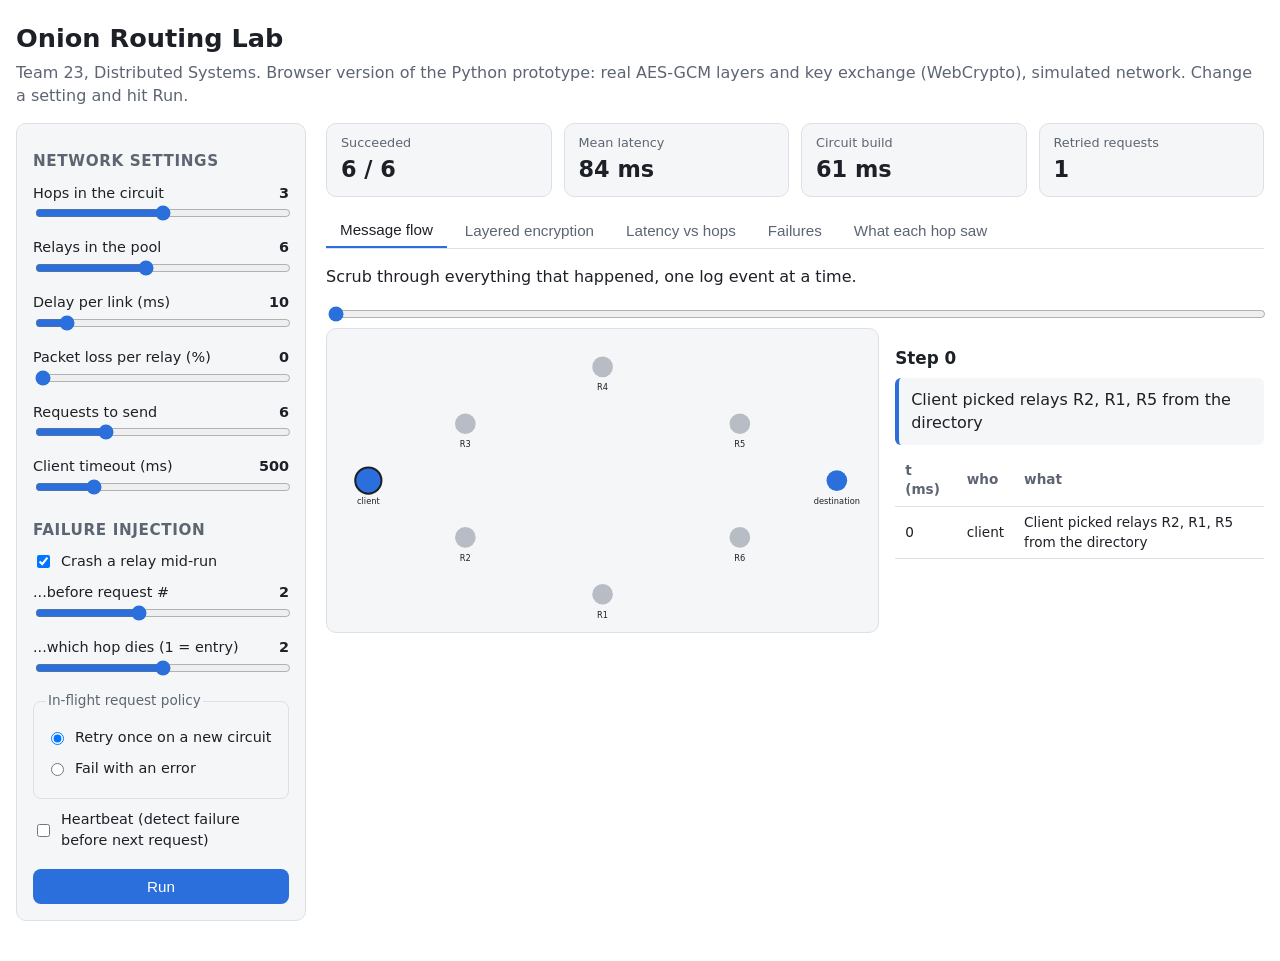
==== index.html @ 034a62ac "Add onion routing prototype, dashboards and tests Co-Authored-By: Claude Sonnet 5.5 <noreply@anthrop" ====
<!DOCTYPE html>
<html lang="en">
<head>
    <meta charset="utf-8">
    <meta name="viewport" content="width=device-width, initial-scale=1">
    <title>Onion Routing Lab</title>
    <link rel="stylesheet" href="style.css">
</head>
<body>
    <header>
        <h1>Onion Routing Lab</h1>
        <p class="sub">Team 23, Distributed Systems. Browser version of the Python prototype: real AES-GCM layers and key exchange (WebCrypto), simulated network. Change a setting and hit Run.</p>
    </header>

    <div class="layout">
        <!-- Controls -->
        <aside>
            <h2>Network settings</h2>
            <label>Hops in the circuit <output id="hopsOut"></output>
                <input type="range" id="hops" min="1" max="5" value="3"></label>
            <label>Relays in the pool <output id="poolOut"></output>
                <input type="range" id="pool" min="3" max="10" value="6"></label>
            <label>Delay per link (ms) <output id="delayOut"></output>
                <input type="range" id="delay" min="0" max="100" value="10"></label>
            <label>Packet loss per relay (%) <output id="lossOut"></output>
                <input type="range" id="loss" min="0" max="30" value="0"></label>
            <label>Requests to send <output id="reqsOut"></output>
                <input type="range" id="reqs" min="1" max="20" value="6"></label>
            <label>Client timeout (ms) <output id="timeoutOut"></output>
                <input type="range" id="timeout" min="100" max="2000" step="50" value="500"></label>

            <h2>Failure injection</h2>
            <label class="check"><input type="checkbox" id="killOn" checked> Crash a relay mid-run</label>
            <label>...before request # <output id="killAtOut"></output>
                <input type="range" id="killAt" min="0" max="5" value="2"></label>
            <label>...which hop dies (1 = entry) <output id="killHopOut"></output>
                <input type="range" id="killHop" min="1" max="3" value="2"></label>
            <fieldset>
                <legend>In-flight request policy</legend>
                <label class="check"><input type="radio" name="policy" value="retry" checked> Retry once on a new circuit</label>
                <label class="check"><input type="radio" name="policy" value="fail"> Fail with an error</label>
            </fieldset>
            <label class="check"><input type="checkbox" id="heartbeat"> Heartbeat (detect failure before next request)</label>

            <p id="warn" class="warn" hidden>Pool is smaller than hops + 1, a failed relay cannot be replaced.</p>
            <button id="run">Run</button>
        </aside>

        <!-- Results -->
        <main>
            <section class="metrics" id="metrics"></section>

            <nav class="tabs" id="tabs">
                <button data-tab="flow" class="active">Message flow</button>
                <button data-tab="layers">Layered encryption</button>
                <button data-tab="latency">Latency vs hops</button>
                <button data-tab="fail">Failures</button>
                <button data-tab="saw">What each hop saw</button>
            </nav>

            <!-- Tab: message flow -->
            <section id="tab-flow" class="tab">
                <p>Scrub through everything that happened, one log event at a time.</p>
                <input type="range" id="step" min="0" max="0" value="0" class="wide">
                <div class="two">
                    <svg id="net" viewBox="0 0 800 440" role="img" aria-label="Network diagram"></svg>
                    <div>
                        <h3 id="stepTitle"></h3>
                        <div class="info" id="stepText"></div>
                        <div id="stepTable"></div>
                    </div>
                </div>
            </section>

            <!-- Tab: layers -->
            <section id="tab-layers" class="tab" hidden>
                <p>Follow the first request. The client wraps it once per hop; each relay peels exactly one layer. Every cell on the wire is padded to 1024 bytes in the Python version, so size does not give away the position.</p>
                <h3>1. Client wraps the request (innermost layer first)</h3>
                <div id="wrapTable"></div>
                <h3>2. Each relay peels one layer</h3>
                <div id="peelTable"></div>
                <p class="note">The "after peeling" bytes of one hop are the "received" bytes of the next hop: the onion shrinks layer by layer.</p>
            </section>

            <!-- Tab: latency -->
            <section id="tab-latency" class="tab" hidden>
                <p>Runs a fresh network for 1 to 5 hops using the current delay / loss settings (no crashes).</p>
                <button id="sweep">Run latency sweep</button>
                <div id="sweepOut"></div>
            </section>

            <!-- Tab: failures -->
            <section id="tab-fail" class="tab" hidden>
                <p>Latency of every request. Red = failed, orange = recovered by rebuilding the circuit.</p>
                <div id="failChart"></div>
                <div id="failTable"></div>
                <h3>Failure timeline</h3>
                <div id="failTimeline"></div>
            </section>

            <!-- Tab: observability -->
            <section id="tab-saw" class="tab" hidden>
                <p id="circuitLine"></p>
                <div id="sawTable"></div>
                <h3>Anonymity claims checked against the logs</h3>
                <div id="claims"></div>
                <p class="note">Try 1 hop: the single relay sees everything, so claim 1 breaks. Still true for any length: a malicious entry and exit can match traffic by timing, the exit sees the plaintext request (no end-to-end TLS here), and a compromised directory could hand out only its own relays.</p>
            </section>
        </main>
    </div>

    <script src="sim.js"></script>
    <script src="app.js"></script>
</body>
</html>
---- style.css ----
/* Colour tokens, light first then dark */
:root {
    --bg: #ffffff;
    --panel: #f5f6f8;
    --text: #1d2026;
    --muted: #5d6573;
    --line: #dde0e6;
    --blue: #2a6fdb;
    --grey: #b8bcc4;
    --red: #d6453d;
    --green: #2f9e5b;
    --orange: #e08a1e;
}

@media (prefers-color-scheme: dark) {
    :root {
        --bg: #14161a;
        --panel: #1d2026;
        --text: #e6e8ec;
        --muted: #9aa3b2;
        --line: #343944;
        --blue: #5b95f0;
        --grey: #5b6270;
        --red: #ef6a62;
        --green: #4cc07f;
        --orange: #f0a64a;
    }
}

* { box-sizing: border-box; }

body {
    margin: 0;
    background: var(--bg);
    color: var(--text);
    font-family: system-ui, -apple-system, "Segoe UI", Roboto, sans-serif;
    line-height: 1.45;
}

header { padding: 20px 16px 8px; max-width: 1300px; margin: 0 auto; }
h1 { margin: 0; font-size: 1.6rem; }
h2 { font-size: 0.95rem; text-transform: uppercase; letter-spacing: 0.04em; color: var(--muted); margin: 18px 0 8px; }
h3 { margin: 18px 0 8px; font-size: 1.05rem; }
.sub { color: var(--muted); margin: 4px 0 0; }

.layout { display: grid; grid-template-columns: 290px 1fr; gap: 20px; max-width: 1300px; margin: 0 auto; padding: 8px 16px 40px; }
aside { background: var(--panel); border: 1px solid var(--line); border-radius: 10px; padding: 8px 16px 16px; align-self: start; }
main { min-width: 0; }

label { display: block; font-size: 0.9rem; margin: 10px 0; }
label.check { display: flex; gap: 8px; align-items: center; }
output { float: right; font-weight: 600; }
input[type=range] { width: 100%; accent-color: var(--blue); }
input.wide { width: 100%; }
fieldset { border: 1px solid var(--line); border-radius: 8px; margin: 10px 0; }
legend { font-size: 0.85rem; color: var(--muted); }

button {
    background: var(--blue); color: #fff; border: 0; border-radius: 8px;
    padding: 9px 16px; font-size: 0.95rem; cursor: pointer;
}
button:hover { filter: brightness(1.1); }
aside button { width: 100%; margin-top: 8px; }
.warn { color: var(--orange); font-size: 0.85rem; }
.note { color: var(--muted); font-size: 0.88rem; }

/* Metrics row */
.metrics { display: grid; grid-template-columns: repeat(4, 1fr); gap: 12px; margin-bottom: 16px; }
.metric { background: var(--panel); border: 1px solid var(--line); border-radius: 10px; padding: 10px 14px; }
.metric span { display: block; color: var(--muted); font-size: 0.8rem; }
.metric b { font-size: 1.4rem; }

/* Tabs */
.tabs { display: flex; gap: 4px; flex-wrap: wrap; border-bottom: 1px solid var(--line); margin-bottom: 12px; }
.tabs button { background: transparent; color: var(--muted); border-radius: 8px 8px 0 0; padding: 8px 14px; }
.tabs button.active { color: var(--text); border-bottom: 2px solid var(--blue); }

.two { display: grid; grid-template-columns: 3fr 2fr; gap: 16px; align-items: start; }
.info { background: var(--panel); border-left: 4px solid var(--blue); padding: 10px 12px; border-radius: 6px; margin-bottom: 10px; }
svg { width: 100%; height: auto; background: var(--panel); border: 1px solid var(--line); border-radius: 10px; }
svg text { fill: var(--text); font-size: 12px; }

/* Tables */
.tablewrap { overflow-x: auto; }
table { border-collapse: collapse; width: 100%; font-size: 0.85rem; }
th, td { text-align: left; padding: 6px 10px; border-bottom: 1px solid var(--line); }
th { color: var(--muted); font-weight: 600; }
td.mono { font-family: ui-monospace, Menlo, Consolas, monospace; }
.yes { color: var(--orange); font-weight: 600; }

.claim { padding: 8px 12px; border-radius: 6px; margin: 6px 0; border-left: 4px solid; background: var(--panel); }
.claim.ok { border-color: var(--green); }
.claim.bad { border-color: var(--red); }

@media (max-width: 860px) {
    .layout { grid-template-columns: 1fr; }
    .two { grid-template-columns: 1fr; }
    .metrics { grid-template-columns: repeat(2, 1fr); }
}
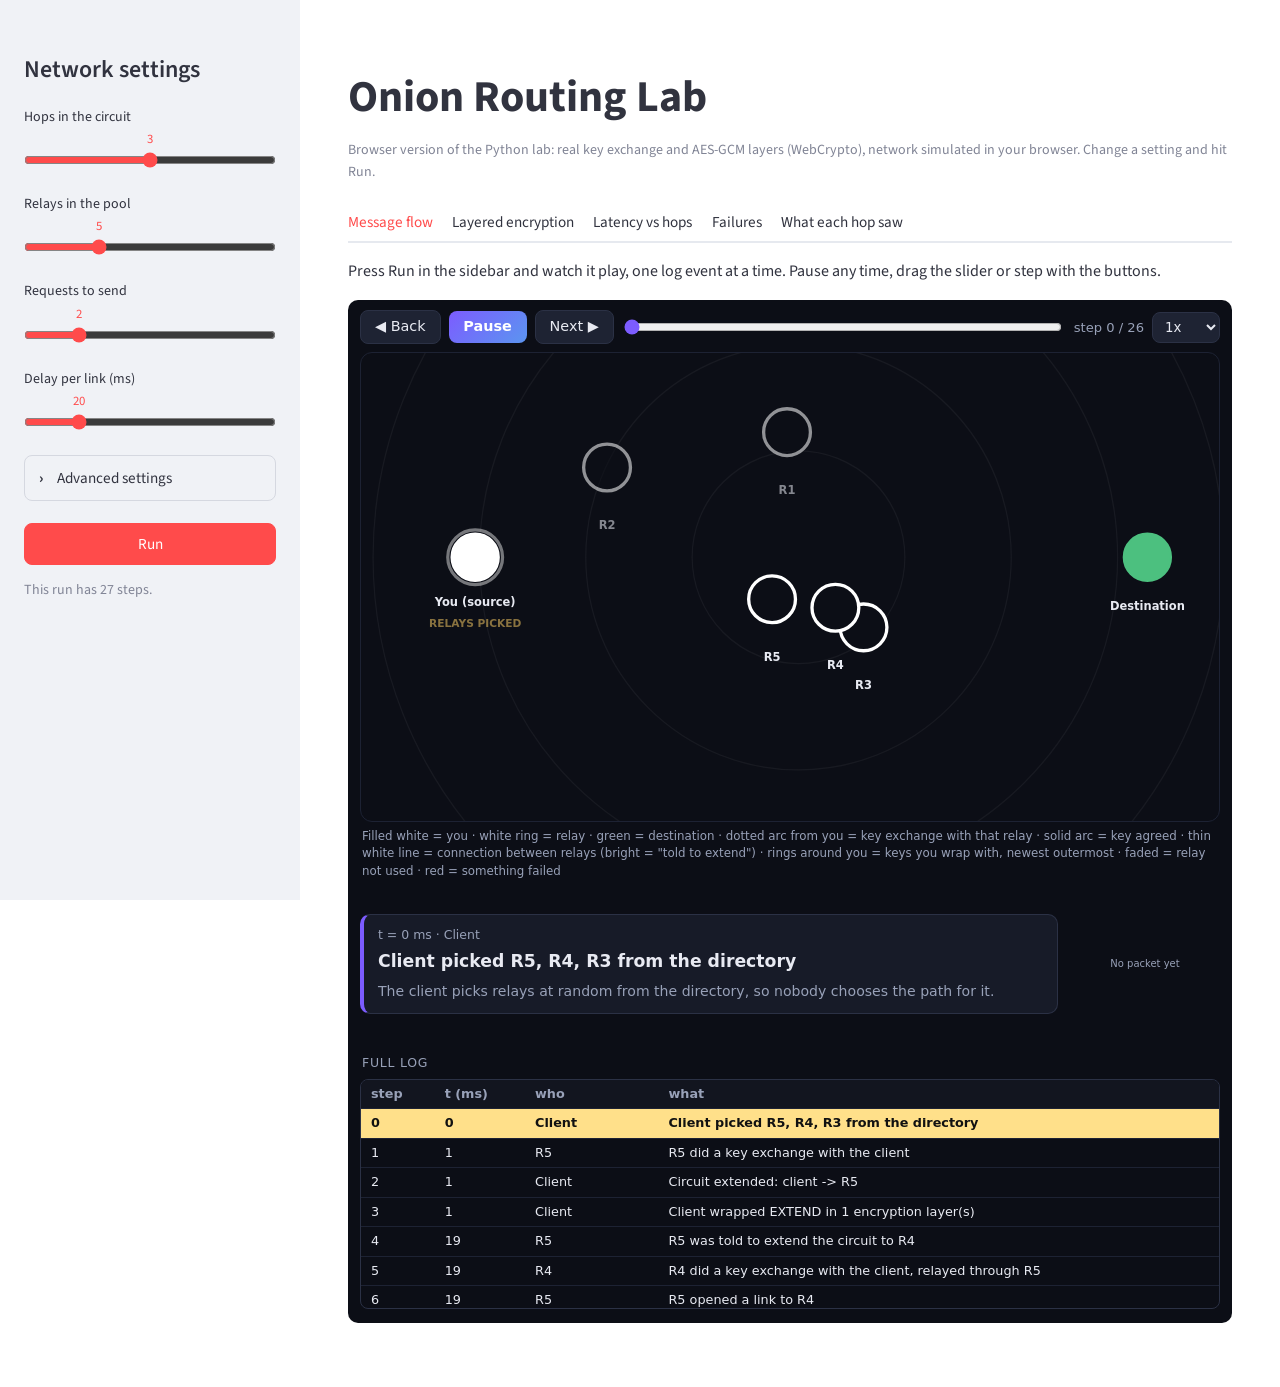
==== commit 496d67f8: "Deploy site from main 75bef0d Co-Authored-By: Claude Opus 5.5 <noreply@anthropic.com>" ====
--- a/index.html
+++ b/index.html
@@ -4,112 +4,91 @@
     <meta charset="utf-8">
     <meta name="viewport" content="width=device-width, initial-scale=1">
     <title>Onion Routing Lab</title>
+    <link rel="preconnect" href="https://fonts.googleapis.com">
+    <link rel="stylesheet" href="https://fonts.googleapis.com/css2?family=Source+Sans+3:wght@400;600;700&display=swap">
     <link rel="stylesheet" href="style.css">
+    <link rel="stylesheet" href="player.css">
 </head>
 <body>
-    <header>
+    <!-- Sidebar : same knobs as the Streamlit dashboard -->
+    <aside id="sidebar">
+        <h2>Network settings</h2>
+        <div class="slider" data-id="hops" data-label="Hops in the circuit" data-min="1" data-max="5" data-value="3"></div>
+        <div class="slider" data-id="pool" data-label="Relays in the pool" data-min="3" data-max="10" data-value="5"></div>
+        <div class="slider" data-id="reqs" data-label="Requests to send" data-min="1" data-max="6" data-value="2"></div>
+        <div class="slider" data-id="delay" data-label="Delay per link (ms)" data-min="0" data-max="100" data-value="20"></div>
+
+        <!-- Advanced knobs, closed by default -->
+        <details class="expander">
+            <summary>Advanced settings</summary>
+            <div class="expander-body">
+                <div class="slider" data-id="loss" data-label="Packet loss per relay (%)" data-min="0" data-max="30" data-value="0"></div>
+                <div class="slider" data-id="timeout" data-label="Client timeout (ms)" data-min="100" data-max="2000" data-step="50" data-value="500"></div>
+
+                <p class="bold">Failure injection</p>
+                <label class="check"><input type="checkbox" id="killOn"> Crash a relay mid-run</label>
+                <label class="field">...before request #<select id="killAt"></select></label>
+                <label class="field">...which hop dies (1 = entry)<select id="killHop"></select></label>
+                <div class="field">In-flight request policy
+                    <label class="check"><input type="radio" name="policy" value="retry" checked> Retry once on a new circuit</label>
+                    <label class="check"><input type="radio" name="policy" value="fail"> Fail with an error</label>
+                </div>
+                <label class="check"><input type="checkbox" id="heartbeat"> Heartbeat (detect failure before next request)</label>
+            </div>
+        </details>
+
+        <div id="poolWarn" class="alert warning" hidden>Pool is smaller than hops + 1, a failed relay cannot be replaced.</div>
+        <button id="run" class="primary wide">Run</button>
+        <div id="stepCount"></div>
+    </aside>
+
+    <!-- Main page -->
+    <main>
         <h1>Onion Routing Lab</h1>
-        <p class="sub">Team 23, Distributed Systems. Browser version of the Python prototype: real AES-GCM layers and key exchange (WebCrypto), simulated network. Change a setting and hit Run.</p>
-    </header>
+        <p class="caption">Browser version of the Python lab: real key exchange and AES-GCM layers (WebCrypto), network simulated in your browser. Change a setting and hit Run.</p>
 
-    <div class="layout">
-        <!-- Controls -->
-        <aside>
-            <h2>Network settings</h2>
-            <label>Hops in the circuit <output id="hopsOut"></output>
-                <input type="range" id="hops" min="1" max="5" value="3"></label>
-            <label>Relays in the pool <output id="poolOut"></output>
-                <input type="range" id="pool" min="3" max="10" value="6"></label>
-            <label>Delay per link (ms) <output id="delayOut"></output>
-                <input type="range" id="delay" min="0" max="100" value="10"></label>
-            <label>Packet loss per relay (%) <output id="lossOut"></output>
-                <input type="range" id="loss" min="0" max="30" value="0"></label>
-            <label>Requests to send <output id="reqsOut"></output>
-                <input type="range" id="reqs" min="1" max="20" value="6"></label>
-            <label>Client timeout (ms) <output id="timeoutOut"></output>
-                <input type="range" id="timeout" min="100" max="2000" step="50" value="500"></label>
+        <nav class="tabs" id="tabs">
+            <button data-tab="flow" class="active">Message flow</button>
+            <button data-tab="layers">Layered encryption</button>
+            <button data-tab="latency">Latency vs hops</button>
+            <button data-tab="fail">Failures</button>
+            <button data-tab="saw">What each hop saw</button>
+        </nav>
 
-            <h2>Failure injection</h2>
-            <label class="check"><input type="checkbox" id="killOn" checked> Crash a relay mid-run</label>
-            <label>...before request # <output id="killAtOut"></output>
-                <input type="range" id="killAt" min="0" max="5" value="2"></label>
-            <label>...which hop dies (1 = entry) <output id="killHopOut"></output>
-                <input type="range" id="killHop" min="1" max="3" value="2"></label>
-            <fieldset>
-                <legend>In-flight request policy</legend>
-                <label class="check"><input type="radio" name="policy" value="retry" checked> Retry once on a new circuit</label>
-                <label class="check"><input type="radio" name="policy" value="fail"> Fail with an error</label>
-            </fieldset>
-            <label class="check"><input type="checkbox" id="heartbeat"> Heartbeat (detect failure before next request)</label>
+        <!-- Tab 1 : step through the log -->
+        <section id="tab-flow" class="tab">
+            <p>Press Run in the sidebar and watch it play, one log event at a time. Pause any time, drag the slider or step with the buttons.</p>
+            <div id="player"></div>
+        </section>
 
-            <p id="warn" class="warn" hidden>Pool is smaller than hops + 1, a failed relay cannot be replaced.</p>
-            <button id="run">Run</button>
-        </aside>
+        <!-- Tab 2 : what the layers look like -->
+        <section id="tab-layers" class="tab" hidden>
+            <p>Follow the first request. The client wraps it once per hop; each relay peels exactly one layer. Every cell on the wire is padded to 1024 bytes, so size does not give away the position.</p>
+            <div id="layersOut"></div>
+        </section>
 
-        <!-- Results -->
-        <main>
-            <section class="metrics" id="metrics"></section>
+        <!-- Tab 3 : latency sweep -->
+        <section id="tab-latency" class="tab" hidden>
+            <p>Runs a fresh network for 1 to 5 hops using the current delay / loss settings (no crashes).</p>
+            <button id="sweep">Run latency sweep</button>
+            <div id="sweepOut"></div>
+        </section>
 
-            <nav class="tabs" id="tabs">
-                <button data-tab="flow" class="active">Message flow</button>
-                <button data-tab="layers">Layered encryption</button>
-                <button data-tab="latency">Latency vs hops</button>
-                <button data-tab="fail">Failures</button>
-                <button data-tab="saw">What each hop saw</button>
-            </nav>
+        <!-- Tab 4 : failures -->
+        <section id="tab-fail" class="tab" hidden>
+            <p>Latency of every request in the main run. Red = failed, orange = recovered by rebuilding the circuit.</p>
+            <div id="failOut"></div>
+        </section>
 
-            <!-- Tab: message flow -->
-            <section id="tab-flow" class="tab">
-                <p>Scrub through everything that happened, one log event at a time.</p>
-                <input type="range" id="step" min="0" max="0" value="0" class="wide">
-                <div class="two">
-                    <svg id="net" viewBox="0 0 800 440" role="img" aria-label="Network diagram"></svg>
-                    <div>
-                        <h3 id="stepTitle"></h3>
-                        <div class="info" id="stepText"></div>
-                        <div id="stepTable"></div>
-                    </div>
-                </div>
-            </section>
-
-            <!-- Tab: layers -->
-            <section id="tab-layers" class="tab" hidden>
-                <p>Follow the first request. The client wraps it once per hop; each relay peels exactly one layer. Every cell on the wire is padded to 1024 bytes in the Python version, so size does not give away the position.</p>
-                <h3>1. Client wraps the request (innermost layer first)</h3>
-                <div id="wrapTable"></div>
-                <h3>2. Each relay peels one layer</h3>
-                <div id="peelTable"></div>
-                <p class="note">The "after peeling" bytes of one hop are the "received" bytes of the next hop: the onion shrinks layer by layer.</p>
-            </section>
-
-            <!-- Tab: latency -->
-            <section id="tab-latency" class="tab" hidden>
-                <p>Runs a fresh network for 1 to 5 hops using the current delay / loss settings (no crashes).</p>
-                <button id="sweep">Run latency sweep</button>
-                <div id="sweepOut"></div>
-            </section>
-
-            <!-- Tab: failures -->
-            <section id="tab-fail" class="tab" hidden>
-                <p>Latency of every request. Red = failed, orange = recovered by rebuilding the circuit.</p>
-                <div id="failChart"></div>
-                <div id="failTable"></div>
-                <h3>Failure timeline</h3>
-                <div id="failTimeline"></div>
-            </section>
-
-            <!-- Tab: observability -->
-            <section id="tab-saw" class="tab" hidden>
-                <p id="circuitLine"></p>
-                <div id="sawTable"></div>
-                <h3>Anonymity claims checked against the logs</h3>
-                <div id="claims"></div>
-                <p class="note">Try 1 hop: the single relay sees everything, so claim 1 breaks. Still true for any length: a malicious entry and exit can match traffic by timing, the exit sees the plaintext request (no end-to-end TLS here), and a compromised directory could hand out only its own relays.</p>
-            </section>
-        </main>
-    </div>
+        <!-- Tab 5 : observability -->
+        <section id="tab-saw" class="tab" hidden>
+            <div id="sawOut"></div>
+        </section>
+    </main>
 
     <script src="sim.js"></script>
+    <script src="scene.js"></script>
+    <script src="player.js"></script>
     <script src="app.js"></script>
 </body>
 </html>
--- a/style.css
+++ b/style.css
@@ -1,99 +1,110 @@
-/* Colour tokens, light first then dark */
+/* Page chrome made to look like the Streamlit dashboard (light theme, red accents) */
 :root {
     --bg: #ffffff;
-    --panel: #f5f6f8;
-    --text: #1d2026;
-    --muted: #5d6573;
-    --line: #dde0e6;
+    --sidebar: #f0f2f6;
+    --text: #31333f;
+    --muted: #808495;
+    --line: #e6e9ef;
+    --accent: #ff4b4b;
     --blue: #2a6fdb;
-    --grey: #b8bcc4;
     --red: #d6453d;
     --green: #2f9e5b;
     --orange: #e08a1e;
-}
-
-@media (prefers-color-scheme: dark) {
-    :root {
-        --bg: #14161a;
-        --panel: #1d2026;
-        --text: #e6e8ec;
-        --muted: #9aa3b2;
-        --line: #343944;
-        --blue: #5b95f0;
-        --grey: #5b6270;
-        --red: #ef6a62;
-        --green: #4cc07f;
-        --orange: #f0a64a;
-    }
 }
 
 * { box-sizing: border-box; }
 
 body {
     margin: 0;
+    display: flex;
+    min-height: 100vh;
     background: var(--bg);
     color: var(--text);
-    font-family: system-ui, -apple-system, "Segoe UI", Roboto, sans-serif;
-    line-height: 1.45;
+    font-family: "Source Sans 3", "Source Sans Pro", system-ui, -apple-system, "Segoe UI", sans-serif;
+    font-size: 16px;
+    line-height: 1.6;
 }
 
-header { padding: 20px 16px 8px; max-width: 1300px; margin: 0 auto; }
-h1 { margin: 0; font-size: 1.6rem; }
-h2 { font-size: 0.95rem; text-transform: uppercase; letter-spacing: 0.04em; color: var(--muted); margin: 18px 0 8px; }
-h3 { margin: 18px 0 8px; font-size: 1.05rem; }
-.sub { color: var(--muted); margin: 4px 0 0; }
+/* ---------- Sidebar ---------- */
+#sidebar {
+    width: 300px;
+    flex-shrink: 0;
+    background: var(--sidebar);
+    padding: 3.2rem 1.5rem 2rem;
+    position: sticky;
+    top: 0;
+    height: 100vh;
+    overflow-y: auto;
+}
+#sidebar h2 { font-size: 1.5rem; font-weight: 600; margin: 0 0 1rem; }
+.bold { font-weight: 700; margin: 0.8rem 0 0.3rem; }
 
-.layout { display: grid; grid-template-columns: 290px 1fr; gap: 20px; max-width: 1300px; margin: 0 auto; padding: 8px 16px 40px; }
-aside { background: var(--panel); border: 1px solid var(--line); border-radius: 10px; padding: 8px 16px 16px; align-self: start; }
-main { min-width: 0; }
+/* Slider with the value floating above the thumb, like st.slider */
+.slider { margin: 0 0 1.1rem; font-size: 0.875rem; }
+.slider .lbl { display: block; margin-bottom: 1.5rem; }
+.slider .track { position: relative; }
+.slider .val { position: absolute; top: -1.45rem; transform: translateX(-50%); color: var(--accent); font-size: 0.8rem; white-space: nowrap; }
+.slider input { width: 100%; accent-color: var(--accent); margin: 0; }
 
-label { display: block; font-size: 0.9rem; margin: 10px 0; }
-label.check { display: flex; gap: 8px; align-items: center; }
-output { float: right; font-weight: 600; }
-input[type=range] { width: 100%; accent-color: var(--blue); }
-input.wide { width: 100%; }
-fieldset { border: 1px solid var(--line); border-radius: 8px; margin: 10px 0; }
-legend { font-size: 0.85rem; color: var(--muted); }
+/* Expander */
+.expander { border: 1px solid #d5d8e0; border-radius: 0.5rem; margin: 0.6rem 0 1rem; background: var(--sidebar); }
+.expander summary { cursor: pointer; padding: 0.6rem 0.9rem; font-size: 0.95rem; list-style: none; }
+.expander summary::before { content: "\203A"; display: inline-block; width: 1.1rem; font-weight: 700; transition: transform 0.2s; }
+.expander[open] summary::before { transform: rotate(90deg); }
+.expander summary::-webkit-details-marker { display: none; }
+.expander-body { padding: 0.2rem 0.9rem 0.9rem; }
+label.check { display: flex; gap: 0.5rem; align-items: center; font-size: 0.875rem; margin: 0.35rem 0; cursor: pointer; }
+label.check input { accent-color: var(--accent); }
+.field { display: block; font-size: 0.875rem; margin: 0.6rem 0; }
+.field select { display: block; width: 100%; margin-top: 0.3rem; padding: 0.45rem 0.6rem; border: 1px solid #d5d8e0; border-radius: 0.5rem;
+                background: #fff; font-family: inherit; font-size: 0.9rem; color: var(--text); }
 
-button {
-    background: var(--blue); color: #fff; border: 0; border-radius: 8px;
-    padding: 9px 16px; font-size: 0.95rem; cursor: pointer;
+/* Buttons */
+button { font-family: inherit; }
+main button, #sidebar button {
+    background: #fff; color: var(--text); border: 1px solid #d5d8e0; border-radius: 0.5rem;
+    padding: 0.4rem 0.9rem; font-size: 0.95rem; cursor: pointer;
 }
-button:hover { filter: brightness(1.1); }
-aside button { width: 100%; margin-top: 8px; }
-.warn { color: var(--orange); font-size: 0.85rem; }
-.note { color: var(--muted); font-size: 0.88rem; }
+main button:hover, #sidebar button:hover { border-color: var(--accent); color: var(--accent); }
+#sidebar button.primary { background: var(--accent); border-color: var(--accent); color: #fff; }
+#sidebar button.primary:hover { filter: brightness(0.95); color: #fff; }
+#sidebar button.wide { width: 100%; padding: 0.55rem; margin-top: 0.4rem; }
+button:disabled { opacity: 0.6; cursor: progress; }
+#stepCount { margin-top: 0.8rem; }
+.caption, .stcaption { color: var(--muted); font-size: 0.875rem; }
 
-/* Metrics row */
-.metrics { display: grid; grid-template-columns: repeat(4, 1fr); gap: 12px; margin-bottom: 16px; }
-.metric { background: var(--panel); border: 1px solid var(--line); border-radius: 10px; padding: 10px 14px; }
-.metric span { display: block; color: var(--muted); font-size: 0.8rem; }
-.metric b { font-size: 1.4rem; }
+/* Alert boxes like st.warning / st.success / st.error */
+.alert { border-radius: 0.5rem; padding: 0.8rem 1rem; font-size: 0.9rem; margin: 0.6rem 0; }
+.alert.warning { background: #fffce7; color: #926c05; }
+.alert.success { background: #dff6e7; color: #177233; }
+.alert.error { background: #ffe9e9; color: #7d353b; }
 
-/* Tabs */
-.tabs { display: flex; gap: 4px; flex-wrap: wrap; border-bottom: 1px solid var(--line); margin-bottom: 12px; }
-.tabs button { background: transparent; color: var(--muted); border-radius: 8px 8px 0 0; padding: 8px 14px; }
-.tabs button.active { color: var(--text); border-bottom: 2px solid var(--blue); }
+/* ---------- Main ---------- */
+main { flex: 1; min-width: 0; padding: 4.5rem 3rem 4rem; max-width: 1240px; }
+h1 { font-size: 2.75rem; font-weight: 700; margin: 0 0 0.4rem; line-height: 1.2; }
+h3 { font-size: 1.5rem; font-weight: 600; margin: 1.6rem 0 0.6rem; }
 
-.two { display: grid; grid-template-columns: 3fr 2fr; gap: 16px; align-items: start; }
-.info { background: var(--panel); border-left: 4px solid var(--blue); padding: 10px 12px; border-radius: 6px; margin-bottom: 10px; }
-svg { width: 100%; height: auto; background: var(--panel); border: 1px solid var(--line); border-radius: 10px; }
-svg text { fill: var(--text); font-size: 12px; }
+.tabs { display: flex; gap: 1.2rem; border-bottom: 2px solid var(--line); margin: 1.2rem 0 1rem; overflow-x: auto; overflow-y: hidden; }
+.tabs button { background: none !important; border: 0 !important; border-radius: 0 !important; padding: 0.5rem 0 !important; color: var(--text) !important;
+               font-size: 0.95rem; white-space: nowrap; margin-bottom: -2px; border-bottom: 2px solid transparent !important; }
+.tabs button.active { color: var(--accent) !important; border-bottom-color: var(--accent) !important; }
 
-/* Tables */
-.tablewrap { overflow-x: auto; }
-table { border-collapse: collapse; width: 100%; font-size: 0.85rem; }
-th, td { text-align: left; padding: 6px 10px; border-bottom: 1px solid var(--line); }
-th { color: var(--muted); font-weight: 600; }
-td.mono { font-family: ui-monospace, Menlo, Consolas, monospace; }
-.yes { color: var(--orange); font-weight: 600; }
+/* Tables like st.dataframe */
+.tablewrap { overflow-x: auto; border: 1px solid var(--line); border-radius: 0.5rem; margin: 0.4rem 0 0.6rem; }
+table.df { border-collapse: collapse; width: 100%; font-size: 0.875rem; }
+table.df th { background: #f8f9fb; color: var(--muted); font-weight: 400; text-align: left; padding: 0.35rem 0.75rem; border-bottom: 1px solid var(--line); }
+table.df td { padding: 0.35rem 0.75rem; border-bottom: 1px solid var(--line); border-right: 1px solid var(--line); }
+table.df td.num { text-align: right; }
+table.df td.mono { font-family: ui-monospace, Menlo, Consolas, monospace; font-size: 0.8rem; }
+table.df tr:last-child td { border-bottom: 0; }
 
-.claim { padding: 8px 12px; border-radius: 6px; margin: 6px 0; border-left: 4px solid; background: var(--panel); }
-.claim.ok { border-color: var(--green); }
-.claim.bad { border-color: var(--red); }
+.chart { width: 100%; max-width: 760px; display: block; margin: 0.6rem 0; }
+.chart text { font-family: inherit; font-size: 12px; fill: var(--text); }
 
+/* ---------- Small screens: sidebar on top, like Streamlit's collapsed layout ---------- */
 @media (max-width: 860px) {
-    .layout { grid-template-columns: 1fr; }
-    .two { grid-template-columns: 1fr; }
-    .metrics { grid-template-columns: repeat(2, 1fr); }
+    body { display: block; }
+    #sidebar { width: auto; height: auto; position: static; padding: 1.5rem 1rem; }
+    main { padding: 1.5rem 1rem 3rem; }
+    h1 { font-size: 2rem; }
 }
--- a/player.css
+++ b/player.css
@@ -0,0 +1,46 @@
+/* Step-by-step onion player. Everything is scoped under .op-player so it can sit inside any page. */
+.op-player { background: #0c0e16; color: #e8eaf2; font-family: system-ui, -apple-system, "Segoe UI", Roboto, sans-serif;
+             padding: 10px 12px 14px; border-radius: 10px; box-sizing: border-box; }
+.op-player * { box-sizing: border-box; }
+
+/* Controls */
+.op-player .op-bar { display: flex; gap: 8px; align-items: center; margin-bottom: 8px; }
+.op-player button { background: #1e2333; color: #e8eaf2; border: 1px solid #2b3145; border-radius: 8px; padding: 7px 14px;
+                    font-size: 0.9rem; cursor: pointer; font-family: inherit; line-height: 1.2; }
+.op-player button:hover { background: #272d42; }
+.op-player button.op-primary { background: linear-gradient(135deg, #7c5cff, #5b95f0); border: 0; color: #fff; font-weight: 600; min-width: 78px; }
+.op-player select { background: #1e2333; color: #e8eaf2; border: 1px solid #2b3145; border-radius: 8px; padding: 6px 8px; font-family: inherit; }
+.op-player input[type=range] { flex: 1; min-width: 60px; accent-color: #7c5cff; }
+.op-player .op-count { color: #98a1b8; font-size: 0.82rem; min-width: 5.5em; text-align: right; }
+
+/* Stage */
+.op-player .op-stage { width: 100%; height: auto; max-height: 470px; display: block; background: #0c0e16; border: 1px solid #1d2233; border-radius: 12px; }
+.op-player .op-stage text { font-family: inherit; }
+.op-player .op-march { animation: op-march 1.1s linear infinite; }
+@keyframes op-march { to { stroke-dashoffset: -0.6; } }
+.op-player circle, .op-player path, .op-player polygon, .op-player text { transition: stroke 0.5s, fill 0.5s, filter 0.5s; }
+.op-player .op-legend { color: #98a1b8; font-size: 0.74rem; margin: 6px 2px 8px; line-height: 1.5; }
+
+/* Current step */
+.op-player .op-detail { display: grid; grid-template-columns: 1fr 150px; gap: 12px; align-items: center; }
+.op-player .op-card { background: #171b28; border: 1px solid #2b3145; border-left: 4px solid #7c5cff; border-radius: 10px; padding: 10px 14px; min-height: 96px; }
+.op-player .op-card.op-bad { border-left-color: #ff4d4d; }
+.op-player .op-meta { color: #98a1b8; font-size: 0.78rem; margin-bottom: 3px; }
+.op-player .op-text { font-size: 1.08rem; font-weight: 650; margin-bottom: 4px; }
+.op-player .op-why { color: #98a1b8; font-size: 0.88rem; }
+.op-player .op-section { width: 150px; height: 150px; }
+
+/* Full log */
+.op-player .op-logtitle { color: #98a1b8; font-size: 0.78rem; text-transform: uppercase; letter-spacing: 0.06em; margin: 14px 2px 6px; }
+.op-player .op-log { position: relative; height: 230px; overflow-y: auto; border: 1px solid #2b3145; border-radius: 8px; }
+.op-player table { border-collapse: collapse; width: 100%; font-size: 0.8rem; }
+.op-player td, .op-player th { text-align: left; padding: 4px 10px; border-bottom: 1px solid #1d2233; color: inherit; }
+.op-player th { color: #98a1b8; position: sticky; top: 0; background: #12151f; font-weight: 600; }
+.op-player tr.op-now td { background: #ffe08a; color: #111; font-weight: 700; }
+.op-player tbody tr { cursor: pointer; }
+
+@media (max-width: 640px) {
+    .op-player .op-bar { flex-wrap: wrap; }
+    .op-player .op-detail { grid-template-columns: 1fr; }
+    .op-player .op-section { justify-self: center; }
+}
